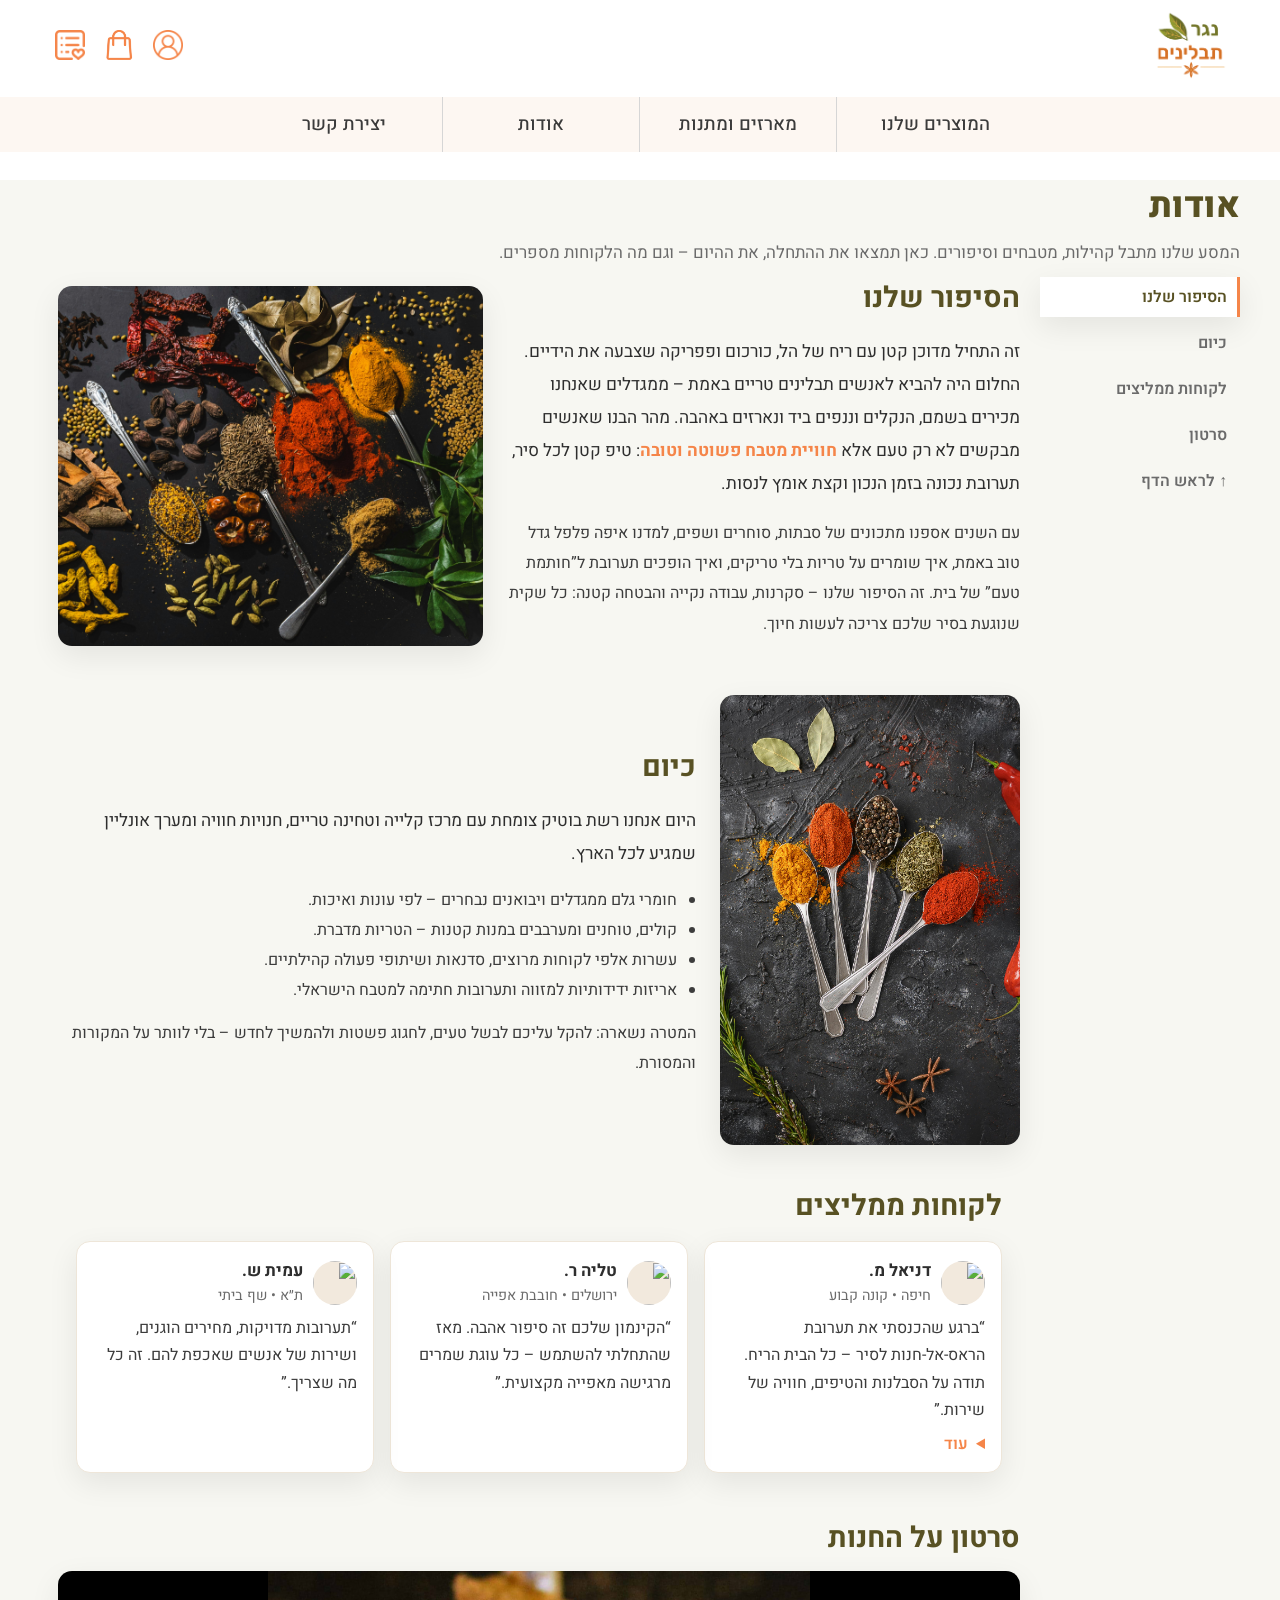
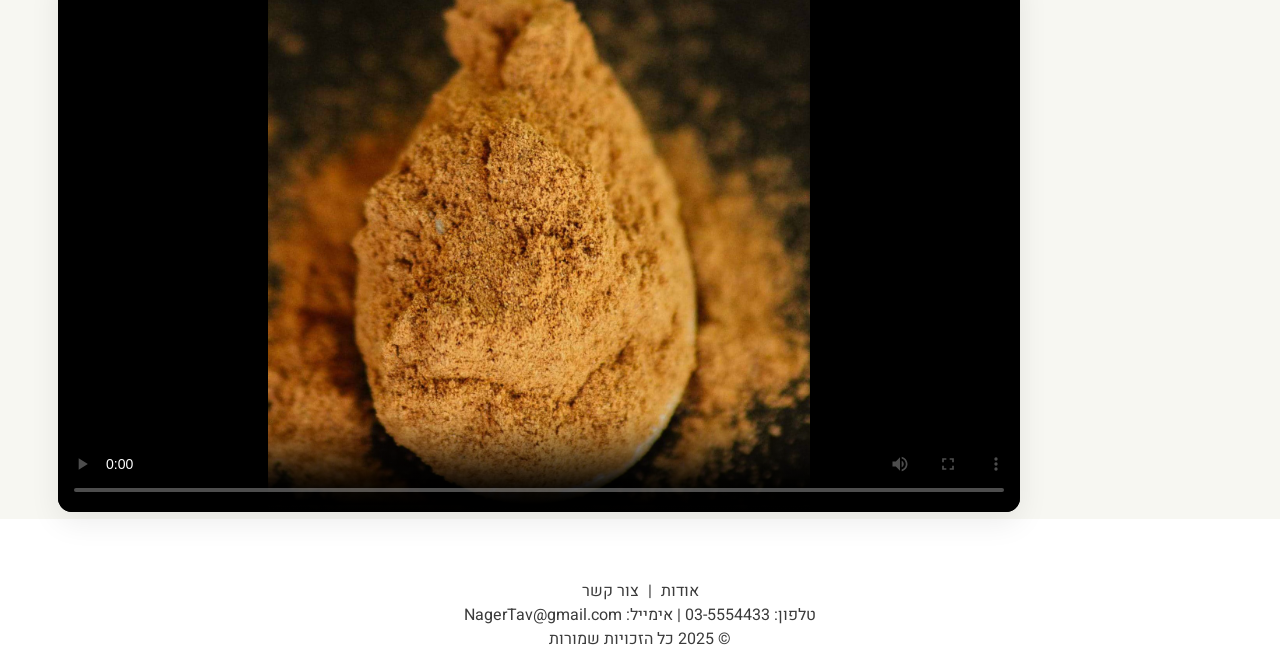
==== html/about_us.html @ 2554ae5c "about_us page, gift_boxes_page" ====
<!DOCTYPE html>
<html lang="he" dir="rtl">
  <head>
    <meta charset="utf-8" />
    <link rel="stylesheet" href="../css/index.css" />
    <link rel="stylesheet" href="../css/about_us.css" />
    <link href="https://fonts.googleapis.com/css2?family=Heebo:wght@400;500;700;800&display=swap" rel="stylesheet">
    <title>נגר תבלינים | אודות</title>
  </head>

  <body id="top">
    <header class="main-header">
      <div class="header-left">
        <a href="index.html"><img src="../media/nagarlogo.png" alt="לוגו נגר תבלינים" class="logo"/></a>
      </div>
      <div class="header-right">
        <img src="../media/user.png" alt="User Icon" class="header-icon"/>
        <img src="../media/shopping-bag.png" alt="Shopping Bag Icon" class="header-icon"/>
        <img src="../media/favourite.png" alt="Favorites Icon" class="header-icon"/>
      </div>
    </header>

    <nav class="main-nav">
      <ul class="nav-list">
        <li class="nav-item"><a href="catalog.html">המוצרים שלנו</a></li>
        <li class="nav-item"><a href="gift_boxes.html">מארזים ומתנות</a></li>
        <li class="nav-item"><a class="active" href="about_us.html">אודות</a></li>
        <li class="nav-item"><a href="contact.html">יצירת קשר</a></li>
      </ul>
    </nav>

    <main class="about">
      <!-- כותרת עמוד -->
      <section class="hero">
        <h1>אודות</h1>
        <p>המסע שלנו מתבל קהילות, מטבחים וסיפורים. כאן תמצאו את ההתחלה, את ההיום – וגם מה הלקוחות מספרים.</p>
      </section>

      <!-- פריסת שני טורים: התוכן (משמאל) + סרגל תוכן העניינים (מימין).
           בדום התוכן מופיע קודם כדי שנוכל להדגיש קישור לפי :target בעזרת ~ -->
      <div class="about-grid">
        <!-- תוכן -->
        <div class="content">
          <!-- הסיפור שלנו -->
          <section id="story" class="split split-right">
            <div class="text">
              <h2>הסיפור שלנו</h2>
              <p class="lead">
                זה התחיל מדוכן קטן עם ריח של הל, כורכום ופפריקה שצבעה את הידיים. החלום היה להביא לאנשים
                תבלינים טריים באמת – ממגדלים שאנחנו מכירים בשמם, הנקלים וננפים ביד ונארזים באהבה. מהר הבנו
                שאנשים מבקשים לא רק טעם אלא <strong>חוויית מטבח פשוטה וטובה</strong>: טיפ קטן לכל סיר, תערובת
                נכונה בזמן הנכון וקצת אומץ לנסות.
              </p>
              <p>
                עם השנים אספנו מתכונים של סבתות, סוחרים ושפים, למדנו איפה פלפל גדל טוב באמת, איך שומרים על טריות
                בלי טריקים, ואיך הופכים תערובת ל”חותמת טעם” של בית. זה הסיפור שלנו – סקרנות, עבודה נקייה
                והבטחה קטנה: כל שקית שנוגעת בסיר שלכם צריכה לעשות חיוך.
              </p>
            </div>
            <div class="media">
              <img src="../media/aboutus_1.jpg" alt="תבלינים צבעוניים">
            </div>
          </section>

          <!-- כיום -->
          <section id="today" class="split split-left">
            <div class="media">
              <img src="../media/aboutus_2.jpg" alt="מדפים מלאים תבלינים">
            </div>
            <div class="text">
              <h2>כיום</h2>
              <p class="lead">
                היום אנחנו רשת בוטיק צומחת עם מרכז קלייה וטחינה טריים, חנויות חוויה ומערך אונליין שמגיע לכל הארץ.
              </p>
              <ul class="bullets">
                <li>חומרי גלם ממגדלים ויבואנים נבחרים – לפי עונות ואיכות.</li>
                <li>קולים, טוחנים ומערבבים במנות קטנות – הטריות מדברת.</li>
                <li>עשרות אלפי לקוחות מרוצים, סדנאות ושיתופי פעולה קהילתיים.</li>
                <li>אריזות ידידותיות למזווה ותערובות חתימה למטבח הישראלי.</li>
              </ul>
              <p>
                המטרה נשארה: להקל עליכם לבשל טעים, לחגוג פשטות ולהמשיך לחדש – בלי לוותר על המקורות והמסורת.
              </p>
            </div>
        </section>

                <!-- לקוחות ממליצים -->
        <section id="testimonials" class="testimonials">
            <h2>לקוחות ממליצים</h2>

            <div class="cards">
            <article class="tcard">
                <div class="tcard-head">
                <img src="../media/avatar1.png" alt="" class="avatar" />
                <div>
                    <h3>דניאל מ.</h3>
                    <span class="meta">חיפה • קונה קבוע</span>
                </div>
                </div>
                <p>
                “ברגע שהכנסתי את תערובת הראס-אל-חנות לסיר – כל הבית הריח. תודה על הסבלנות והטיפים,
                חוויה של שירות.”
                </p>
                <details class="more"><summary>עוד</summary>
                <p>המשלוח הגיע מהר, האריזה איכותית, והכי חשוב – הטעם חד ומדויק. ממליץ מאוד.</p>
                </details>
            </article>

            <article class="tcard">
                <div class="tcard-head">
                <img src="../media/avatar2.png" alt="" class="avatar" />
                <div>
                    <h3>טליה ר.</h3>
                    <span class="meta">ירושלים • חובבת אפייה</span>
                </div>
                </div>
                <p>
                “הקינמון שלכם זה סיפור אהבה. מאז שהתחלתי להשתמש – כל עוגת שמרים מרגישה מאפייה מקצועית.”
                </p>
            </article>

            <article class="tcard">
                <div class="tcard-head">
                <img src="../media/avatar3.png" alt="" class="avatar" />
                <div>
                    <h3>עמית ש.</h3>
                    <span class="meta">ת״א • שף ביתי</span>
                </div>
                </div>
                <p>
                “תערובות מדויקות, מחירים הוגנים, ושירות של אנשים שאכפת להם. זה כל מה שצריך.”
                </p>
            </article>
            </div>
        </section>

          <!-- וידאו -->
          <section id="video" class="video">
            <h2>סרטון על החנות</h2>
            <video controls poster="../media/Cinimon-tacun.jpg">
              <source src="../media/spices.mp4" type="video/mp4">
              הדפדפן שלך אינו תומך בווידאו.
            </video>
          </section>
        </div>

        <!-- סרגל תוכן עניינים (מימין ו-Sticky). ההדגשה נעשית ב-CSS דרך :target -->
        <nav class="toc" aria-label="תוכן עניינים">
          <a href="#story">הסיפור שלנו</a>
          <a href="#today">כיום</a>
          <a href="#testimonials">לקוחות ממליצים</a>
          <a href="#video">סרטון</a>
          <a class="top-link" href="#top" aria-label="חזרה לראש הדף">↑ לראש הדף</a>
        </nav>
      </div>
    </main>

    <footer class="main-footer">
      <div class="footer-links">
        <a href="about_us.html">אודות</a> |
        <a href="contact.html">צור קשר</a>
      </div>
      <div class="footer-contact">טלפון: 03-5554433 | אימייל: NagerTav@gmail.com</div>
      <div class="footer-copy">© 2025 כל הזכויות שמורות</div>
    </footer>
  </body>
</html>
---- css/index.css ----
* {
  box-sizing: border-box;
}

body {
  margin: 0;
  font-family: "Heebo", sans-serif;
  direction: rtl;
}


.main-header {
  display: flex;                 /* Flexbox */
  justify-content: space-between; 
  align-items: center;           
  padding: 10px 40px;
  background-color: #ffffff;
}


.header-right span {
  font-weight: bold;
  color: #585123;
}

.header-icon {
  height: 30px;
  width: auto;
  margin-left: 15px;
}


.logo {
  height: 70px;
  width: auto;
}


/* NAVBAR */
.main-nav {
  background-color: #fdf7f2;    
}

.nav-list {
  list-style: none; /*remove default bullets*/
  margin: 0;/*remove spaces around the list*/
  padding: 0 60px;
  display: flex;
  justify-content: center;            
  align-items: center;
}

.nav-item {
  padding: 14px 24px;
  width: 17%;
  font-size: 1.15rem;
  text-align: center;  
}

/* Add border to the right of each nav item except the last one */
.nav-item + .nav-item {
  border-right: 1px solid #d6d6d6;   
}


.nav-item a {
  text-decoration: none;
  color: #3b3b3b;
  font-weight: 500;
}


.nav-item a:hover {
  color: #f58549;
}


#home_page_background {
  width: 100%;
  height: auto;
  display: block;
}

.info-section {
  display: flex;
  justify-content: center;
  align-items: stretch;
  gap: 20px;
  background-color: #8E982F; 
  padding: 40px 60px;
  color: #000;
  text-align: center;
}

.info-box {
  flex: 1;
  background-color: #8E982F;
  border-radius: 10px;
  padding: 30px 20px;
  transition: transform 0.3s ease;
}

.info-box:hover {
  transform: translateY(-5px);
  box-shadow: 0 4px 8px rgba(0, 0, 0, 0.3);
}

.info-box h3 {
  color: #000;
  font-size: 2rem;
  margin-bottom: 0px;
  margin-top: 0px;
}

.info-box p {
  font-size: 1.45rem;
  margin-top: 5px;

}

.info-icons {
  width: 35%;
  height: auto;
}

/* Deals */
.deals-section {
  background-color: #f7f7f2; 
  padding: 40px 20px;        
  text-align: center;         
}

/* Section heading */
.deals-section h2 {
  font-size: 2.5rem;
  color: #585123;
  margin-bottom: 50px;        
}

/* Container for deal boxes */
.deals-container {
  display: flex;               
  justify-content: center;    
  gap: 20px;                   
  flex-wrap: wrap;            
}


.deal-box {
  background-color: #ffffff;   
  border-radius: 10px;         
  padding: 20px 15px;         
  width: 300px; 
  height: 430px;               
  box-shadow: 0 4px 8px rgba(0,0,0,0.1); 
  transition: transform 0.3s ease;        
}


.deal-box:hover {
  transform: translateY(-5px); 
  box-shadow: 0 6px 12px rgba(0,0,0,0.2); 
}


.deal-box h3 {
  font-size: 1.8rem;
  color: #3b3b3b;
  margin-bottom: 0px;
}


.deal-box .price {
  font-size: 1.3rem;
  font-weight: bold;
  color: #f58549;
  margin-top: 5px;  
}


/*footer*/
.main-footer {
  text-align: center;     
  padding: 20px 0;         
  font-size: 1rem;       
  color: #3b3b3b;         
}

.main-footer a {
  text-decoration: none;
  color: #3b3b3b;
  margin: 0 5px;           
}

.main-footer a:hover {
  color: #f58549;        
}

s {
  color: #d7c7a9;
}

.gray {
  color: #d7c7a9;
}

.spices-img {
  width: 100%;           /*fill the card */
  height: auto;          /* maintain aspect ratio */
  border-radius: 6px;    /* harmony with the box */
  display: block;        /* remove gaps below the image */
  margin-bottom: 10px;   /* small gap below the image */
}
---- css/about_us.css ----
/* ===== בסיס עיצוב ===== */
:root{
  --ink:#2e2e2e;
  --muted:#6b6b6b;
  --panel:#ffffff;
  --bg:#f7f7f2;
  --accent:#585123;   /* כותרות */
  --accent2:#f58549;  /* הדגשות */
  --shadow:0 10px 30px rgba(0,0,0,.08);
}
html{ scroll-behavior:smooth; }
.about{ background:var(--bg); }

/* כותרת עמוד */
.hero{
  max-width:1100px;
  margin:28px auto 8px;
  padding:0 18px;
  text-align:right;
}
.hero h1{
  color:var(--accent);
  font-size:2.2rem;
  margin:0 0 8px;
  font-weight:800;
}
.hero p{
  color:var(--muted);
  margin:0;
  font-size:1.05rem;
}

/* ===== פריסת שני טורים: תוכן + סרגל ימין ===== */
/* ===== פריסת שני טורים: סרגל ימין + תוכן ===== */
.about-grid{
  max-width:1100px;
  margin:12px auto 40px;
  padding:0 18px;
  display:grid;
  grid-template-columns: 240px 1fr; /* עכשיו סרגל מימין */
  grid-template-areas: "toc content";
  gap:28px;
  align-items:start;
}
.toc{ grid-area: toc; }
.content{ grid-area: content; }


/* סרגל צד ימין – נקי, ללא עיגולים */
.toc{
  position:sticky;
  top:84px;                 /* התאימי לגובה ההדר שלך */
  align-self:start;
  display:flex;
  flex-direction:column;
  gap:6px;
}
.toc a{
  display:block;
  padding:10px 12px;
  border-right:3px solid transparent; /* RTL פס הדגשה */
  color:#6b6b6b;
  text-decoration:none;
  font-weight:600;
}
.toc a:hover{ color:#3b3b3b; }

/* === הדגשת סעיף פעיל באמצעות :target וללא JS === */
/* כשיש עוגן פעיל – הדגש את הקישור המתאים */
#story:target ~ .toc a[href="#story"],
#today:target ~ .toc a[href="#today"],
#testimonials:target ~ .toc a[href="#testimonials"],
#video:target ~ .toc a[href="#video"]{
  color:var(--accent);
  border-right-color:var(--accent2);
  background:#fff;
  box-shadow:var(--shadow);
}

/* מצב פתיחה (כשאין #target) – הדגש את הראשון כברירת מחדל */
.about-grid:not(:has(:target)) .toc a[href="#story"]{
  color:var(--accent);
  border-right-color:var(--accent2);
  background:#fff;
  box-shadow:var(--shadow);
}

/* שמירת הכותרת גלויה בכל קפיצה לעוגן */
section[id]{ scroll-margin-top: 100px; }

/* ===== מקטעים מפוצלים – תמונה מול טקסט ===== */
.split{
  margin:0 0 40px;
  display:grid;
  grid-template: 1.15fr 1fr 1fr 1.15fr; /* טקסט מעט רחב יותר */
  gap:24px;
  align-items:center;
}
.split-right .text{ grid-column:1; }
.split-right .media{ grid-column:2; }
.split-left  .media{ grid-column:1; }
.split-left  .text{ grid-column:2; }

.split .text h2{
  color:var(--accent);
  font-size:1.8rem;
  margin:0 0 10px;
}
.split .text .lead{
  font-size:1.08rem;
  color:var(--ink);
  line-height:1.9;
}
.split .text p{ color:#3c3c3c; line-height:1.9; }
.split .text strong{ color:var(--accent2); }

.split-right .media img{
  width:100%;
  height:360px;
  object-fit:cover;
  border-radius:14px;
  box-shadow:var(--shadow);
  display:block;
}

.split-left img{
  width: 300px;
  height:100%;
  object-fit:cover;
  border-radius:14px;
  box-shadow:var(--shadow);
  display:block;
}

.bullets{
  margin:10px 0 0;
  padding:0 1.2em 0 0;
  color:#3c3c3c;
}
.bullets li{ margin:6px 0; }

/* לקוחות ממליצים */
.testimonials{
  max-width:1100px;
  margin:0 auto 44px;
  padding:0 18px;
}
.testimonials h2{
  color:var(--accent);
  font-size:1.8rem;
  margin:0 0 14px;
}
.cards{
  display:grid;
  grid-template-columns: repeat(auto-fit, minmax(260px, 1fr));
  gap:16px;
}
.tcard{
  background:var(--panel);
  border:1px solid #eee6d9;
  border-radius:14px;
  padding:16px;
  box-shadow:var(--shadow);
}
.tcard-head{
  display:flex;
  align-items:center;
  gap:10px;
  margin-bottom:8px;
}
.avatar{
  width:44px; height:44px;
  border-radius:999px;
  object-fit:cover;
  background:#f2e9dd;
}
.tcard h3{ margin:0; color:#2e2e2e; font-size:1.05rem; }
.tcard .meta{ font-size:.9rem; color:var(--muted); }
.tcard p{ margin:0; color:#3b3b3b; line-height:1.7; }
.more summary{
  margin-top:8px;
  cursor:pointer;
  color:var(--accent2);
  font-weight:600;
}

/* ===== וידאו ===== */
.video h2{
  color:var(--accent);
  font-size:1.8rem;
  margin:0 0 12px;
}
.video video, .video iframe{
  width:100%;
  aspect-ratio:16/9;
  background:#000;
  border-radius:14px;
  box-shadow:var(--shadow);
}

/* ===== מובייל ===== */
@media (max-width:900px){
  .about-grid{
    grid-template-columns: 1fr;
    grid-template-areas:
      "toc"
      "content";
    gap:16px;
  }
  .toc{
    position:sticky;
    top:64px;
    flex-direction:row;
    gap:10px;
    padding:8px 0;
    border-top:1px solid #eceae4;
    border-bottom:1px solid #eceae4;
    background:var(--bg);
  }
  .toc a{ border-right:none; border-bottom:3px solid transparent; }
  /* הדגשה במובייל לפי :target */
  #story:target ~ .toc a[href="#story"],
  #today:target ~ .toc a[href="#today"],
  #testimonials:target ~ .toc a[href="#testimonials"],
  #video:target ~ .toc a[href="#video"]{
    border-bottom-color:var(--accent2);
    box-shadow:none;
    background:transparent;
  }
  .split{ grid-template-columns:1fr; }
  .split .media img{ height:240px; }
  .hero h1{ font-size:1.9rem; }
}

/* --- 1) מקרב את הסרגל לצד ימין ומקטין ריווחים --- */
.hero,
.about-grid{
  max-width: 1200px;
}

/* פחות padding מימין – שהסרגל יתקרב לקצה */
.about-grid{
  padding-right: 0;       /* היה 18px */
  padding-left: 18px;
  grid-template-columns: 200px 1fr; /* היה 240px */
  gap: 20px;                          /* היה 28px */
}

/* טקסט הכותרת נשאר מיושר יפה */
.hero{ padding-right: 0; }

/* קצת פחות padding לכל פריט בתוכן העניינים */
.toc a{ padding: 8px 10px; }

/* --- 2) הדגשת סעיף פעיל בלי JS (באמצעות :has) --- */
/* דיפולט: אם אין עוגן בכתובת – מדגישים את הראשון */
.about-grid:not(:has(:target)) .toc a[href="#story"]{
  color: var(--accent);
  border-right-color: var(--accent2);
  background: #fff;
  box-shadow: var(--shadow);
}

/* כשאחד הסקשנים ביעד – הדגש את הקישור המתאים */
.about-grid:has(#story:target) .toc a[href="#story"],
.about-grid:has(#today:target) .toc a[href="#today"],
.about-grid:has(#testimonials:target) .toc a[href="#testimonials"],
.about-grid:has(#video:target) .toc a[href="#video"]{
  color: var(--accent);
  border-right-color: var(--accent2);
  background: #fff;
  box-shadow: var(--shadow);
}

/* שיהיה תמיד מקום לכותרת אחרי קפיצה לעוגן */
section[id]{ scroll-margin-top: 100px; }

/* מובייל – שומר על הדגשה גם בתצורה האופקית */
@media (max-width:900px){
  .about-grid{
    padding-right: 12px;  /* מעט מרווח בצד ימין במסכים צרים */
    gap: 12px;
  }
  .toc a{ padding: 8px 8px; }
  .about-grid:has(#story:target) .toc a[href="#story"],
  .about-grid:has(#today:target) .toc a[href="#today"],
  .about-grid:has(#testimonials:target) .toc a[href="#testimonials"],
  .about-grid:has(#video:target) .toc a[href="#video"]{
    border-bottom-color: var(--accent2);
    box-shadow: none;
    background: transparent;
  }
}
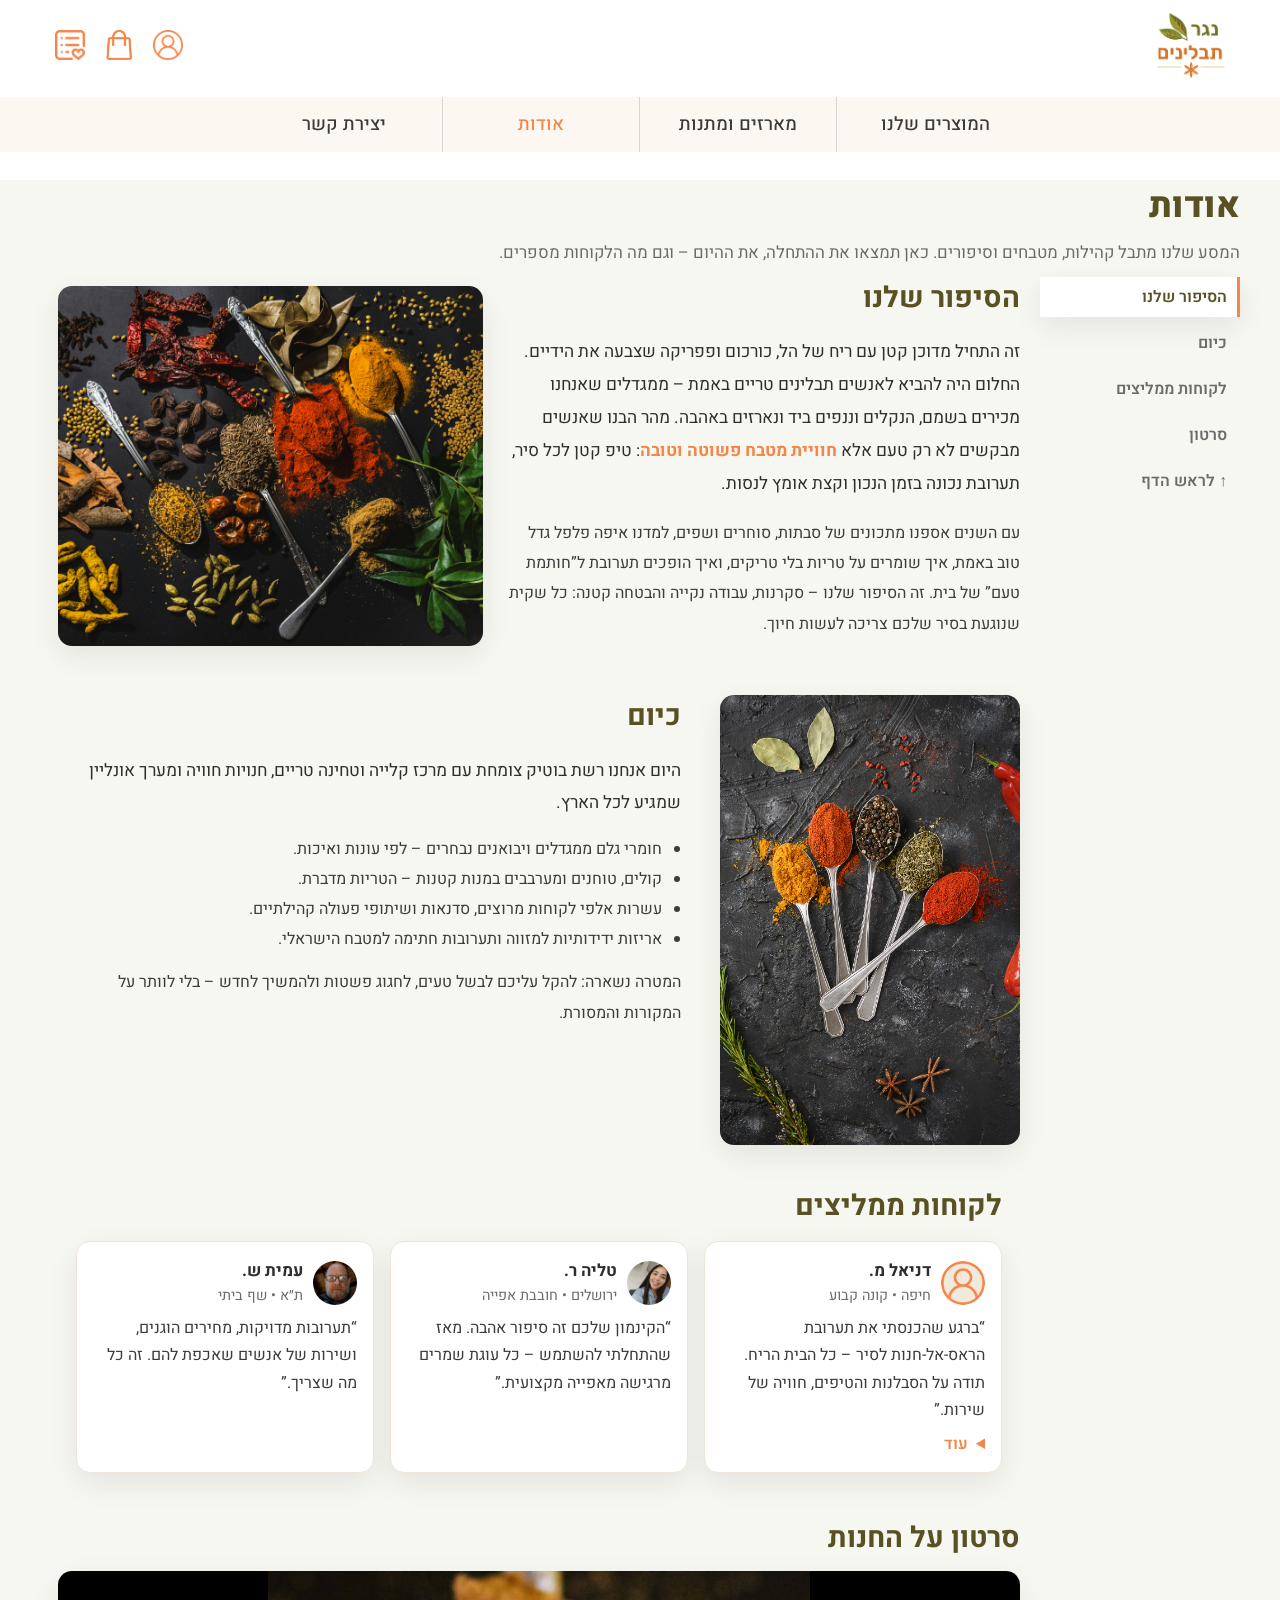
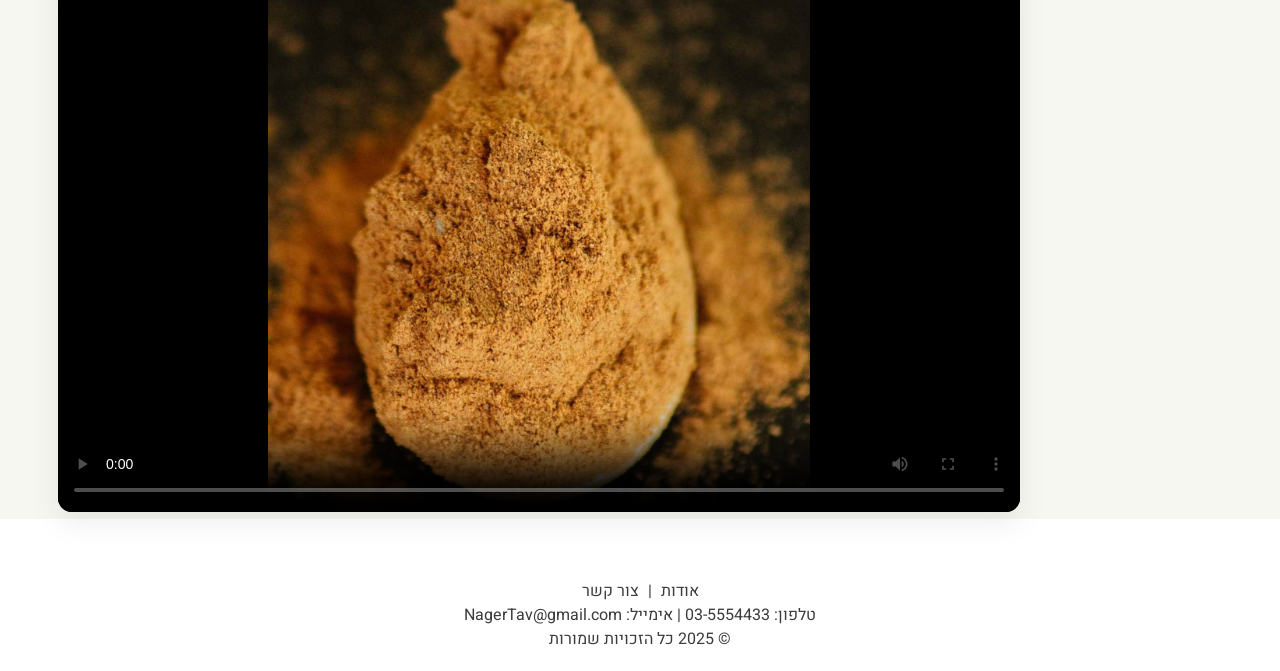
==== commit 84d103ee: "finshing aboutus page" ====
--- a/html/about_us.html
+++ b/html/about_us.html
@@ -24,7 +24,7 @@
       <ul class="nav-list">
         <li class="nav-item"><a href="catalog.html">המוצרים שלנו</a></li>
         <li class="nav-item"><a href="gift_boxes.html">מארזים ומתנות</a></li>
-        <li class="nav-item"><a class="active" href="about_us.html">אודות</a></li>
+        <li class="nav-item" id="cur_page" ><a href="about_us.html">אודות</a></li>
         <li class="nav-item"><a href="contact.html">יצירת קשר</a></li>
       </ul>
     </nav>
@@ -91,7 +91,7 @@
             <div class="cards">
             <article class="tcard">
                 <div class="tcard-head">
-                <img src="../media/avatar1.png" alt="" class="avatar" />
+                <img src="../media/user.png" alt="" class="avatar" />
                 <div>
                     <h3>דניאל מ.</h3>
                     <span class="meta">חיפה • קונה קבוע</span>
@@ -108,7 +108,7 @@
 
             <article class="tcard">
                 <div class="tcard-head">
-                <img src="../media/avatar2.png" alt="" class="avatar" />
+                <img src="../media/aboutus_userpic1.png" alt="" class="avatar" />
                 <div>
                     <h3>טליה ר.</h3>
                     <span class="meta">ירושלים • חובבת אפייה</span>
@@ -121,7 +121,7 @@
 
             <article class="tcard">
                 <div class="tcard-head">
-                <img src="../media/avatar3.png" alt="" class="avatar" />
+                <img src="../media/aboutus_userpic3.png" alt="" class="avatar" />
                 <div>
                     <h3>עמית ש.</h3>
                     <span class="meta">ת״א • שף ביתי</span>
--- a/css/about_us.css
+++ b/css/about_us.css
@@ -1,4 +1,7 @@
 /* ===== בסיס עיצוב ===== */
+#cur_page a {
+  color: #f58549;
+}
 :root{
   --ink:#2e2e2e;
   --muted:#6b6b6b;
@@ -130,6 +133,11 @@
   border-radius:14px;
   box-shadow:var(--shadow);
   display:block;
+  margin-left: 15px;
+}
+
+.split-left .text{
+  align-self: start;
 }
 
 .bullets{
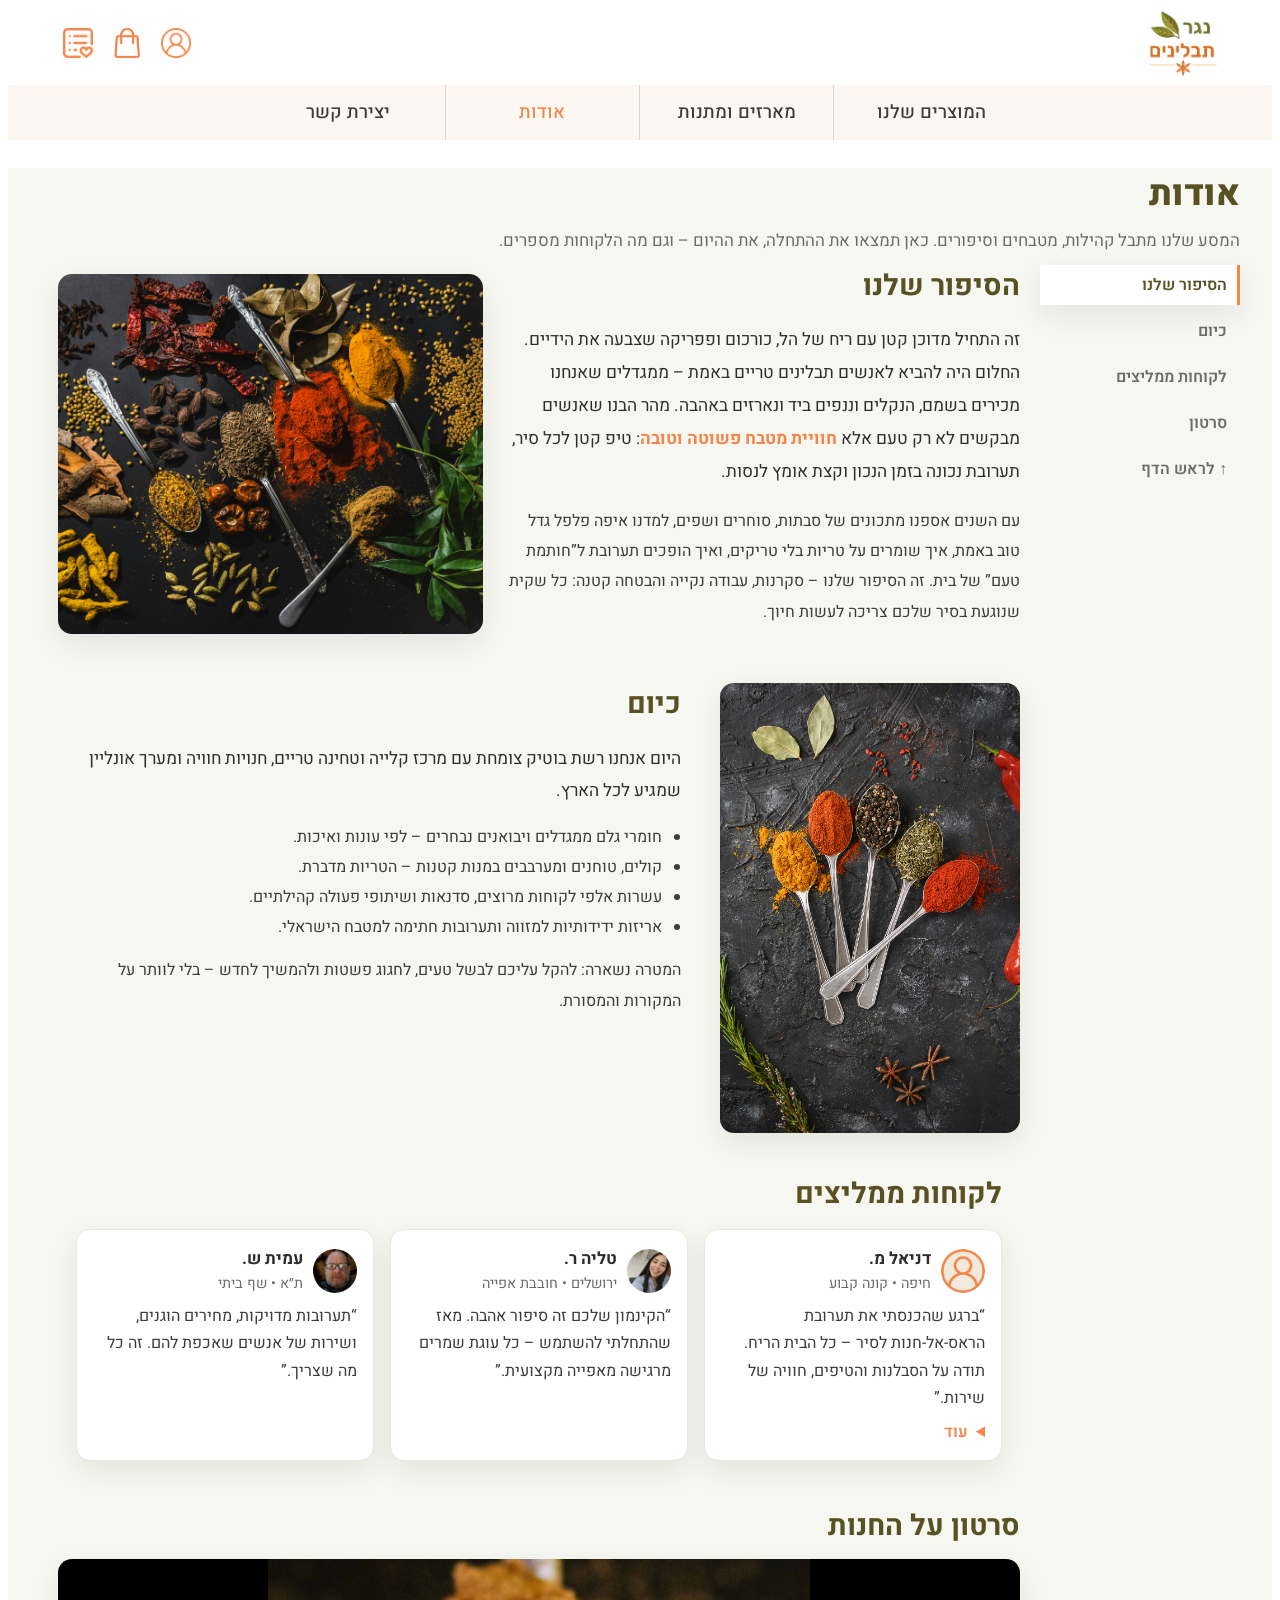
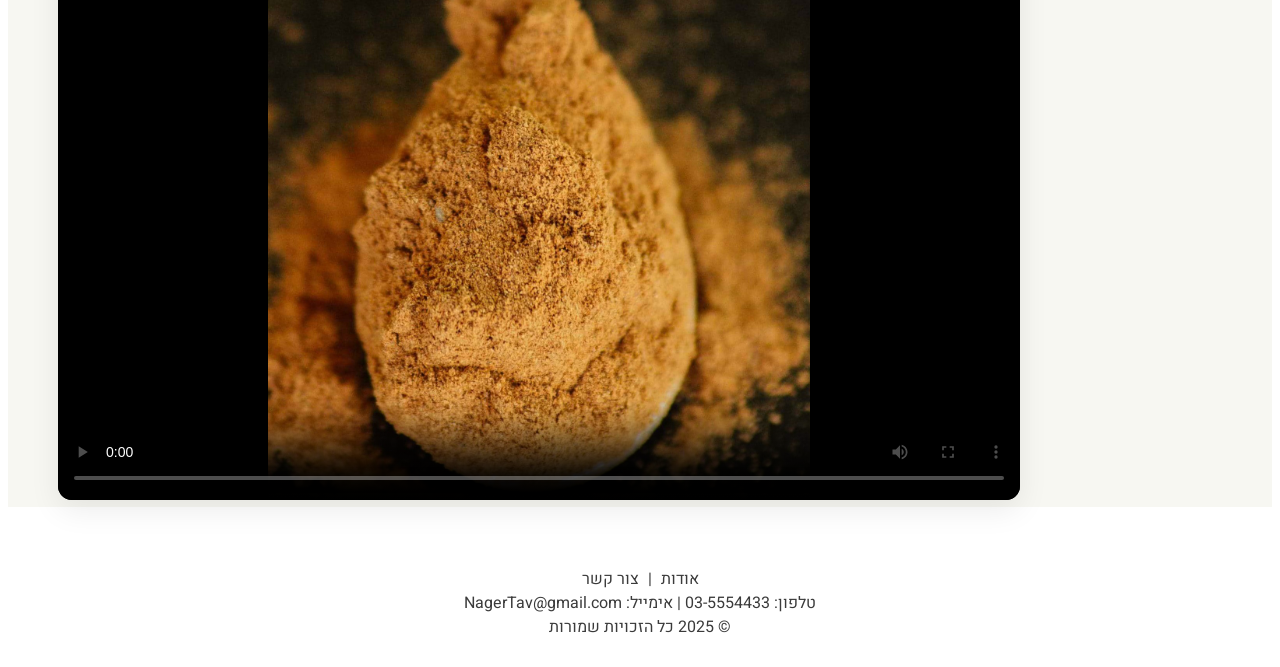
==== commit 69ee34c2: "fixing index, catalog, gift_boxes" ====
--- a/html/about_us.html
+++ b/html/about_us.html
@@ -2,8 +2,9 @@
 <html lang="he" dir="rtl">
   <head>
     <meta charset="utf-8" />
-    <link rel="stylesheet" href="../css/index.css" />
+    <link rel="stylesheet" href="../css/style.css" />
     <link rel="stylesheet" href="../css/about_us.css" />
+    <meta name="viewport" content="width=device-width, initial-scale=1.0">
     <link href="https://fonts.googleapis.com/css2?family=Heebo:wght@400;500;700;800&display=swap" rel="stylesheet">
     <title>נגר תבלינים | אודות</title>
   </head>
@@ -30,7 +31,6 @@
     </nav>
 
     <main class="about">
-      <!-- כותרת עמוד -->
       <section class="hero">
         <h1>אודות</h1>
         <p>המסע שלנו מתבל קהילות, מטבחים וסיפורים. כאן תמצאו את ההתחלה, את ההיום – וגם מה הלקוחות מספרים.</p>
--- a/css/style.css
+++ b/css/style.css
@@ -0,0 +1,125 @@
+* {
+  box-sizing: border-box;
+}
+
+body {
+  font-family: "Heebo", sans-serif;
+  direction: rtl; /* hebrew */
+}
+
+
+.main-header {
+  display: flex;                 /* Flexbox */
+  justify-content: space-between; 
+  align-items: center;           
+  padding: 0px 40px;
+  background-color: #ffffff;
+}
+
+.header-icon {
+  height: 30px;
+  width: auto;
+  margin-left: 15px; /* space between icons */
+}
+
+.logo {
+  height: 70px;
+  width: auto;
+}
+
+/* NAVBAR */
+.main-nav {
+  background-color: #fdf7f2;    
+}
+
+.nav-list {
+  list-style: none; /*remove default bullets*/
+  margin: 0;/*remove spaces around the list*/
+  padding: 0 60px;
+  display: flex;
+  justify-content: center;            
+  align-items: center;
+}
+
+.nav-item {
+  padding: 14px 24px;
+  width: 17%;
+  font-size: 1.15rem;
+  text-align: center;  
+}
+
+/* Add border to the right of each nav item except the last one */
+.nav-item + .nav-item {
+  border-right: 1px solid #d6d6d6;   
+}
+
+.nav-item a { /* override default link styles */
+  text-decoration: none;
+  color: #3b3b3b;
+  font-weight: 500;
+}
+
+.nav-item a:hover {
+  color: #f58549;
+}
+
+
+
+
+/*footer*/
+.main-footer {
+  text-align: center;     
+  padding: 20px 0;         
+  font-size: 1rem;       
+  color: #3b3b3b;         
+}
+
+.main-footer a {
+  text-decoration: none;
+  color: #3b3b3b;
+  margin: 0 5px;           
+}
+
+.main-footer a:hover {
+  color: #f58549;        
+}
+
+
+/* ===== Responsive Navbar ===== */
+/* for tablets and small screens */
+@media (max-width: 800px) {
+
+  .nav-list {
+    flex-direction: column;     
+    padding: 0;
+  }
+
+  .nav-item {
+    width: 100%;                
+    padding: 12px 0;
+    border-bottom: 1px solid #d6d6d6;  
+    font-size: 1.05rem;
+  }
+
+  /* remove border to the right of each nav item except the last one */
+  .nav-item + .nav-item {
+    border-right: none  
+  }
+
+}
+
+/* for mobile phones */
+@media (max-width: 480px) {
+  .nav-item {
+    padding: 10px 0;
+  }
+
+  .header-icon {
+    height: 24px;
+    margin-left: 10px;
+  }
+
+  .logo {
+    height: 50px;
+  }
+}
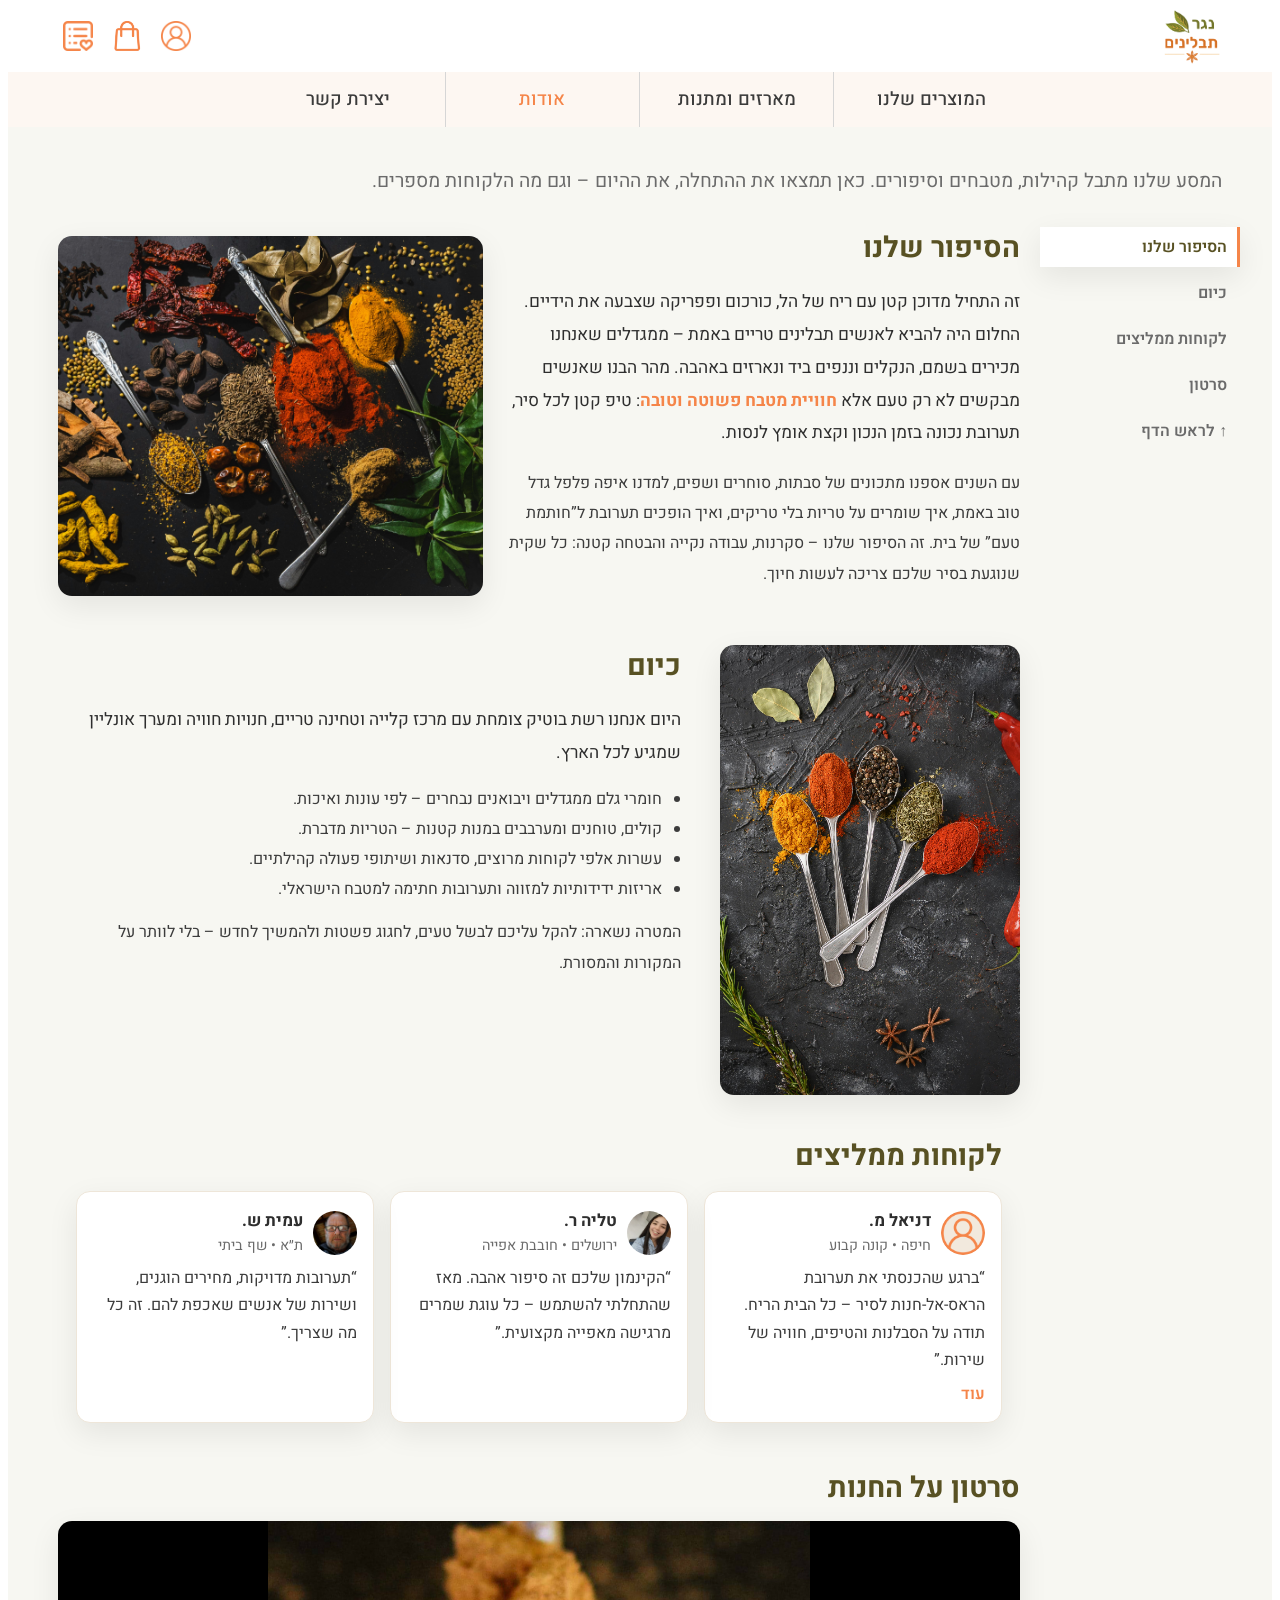
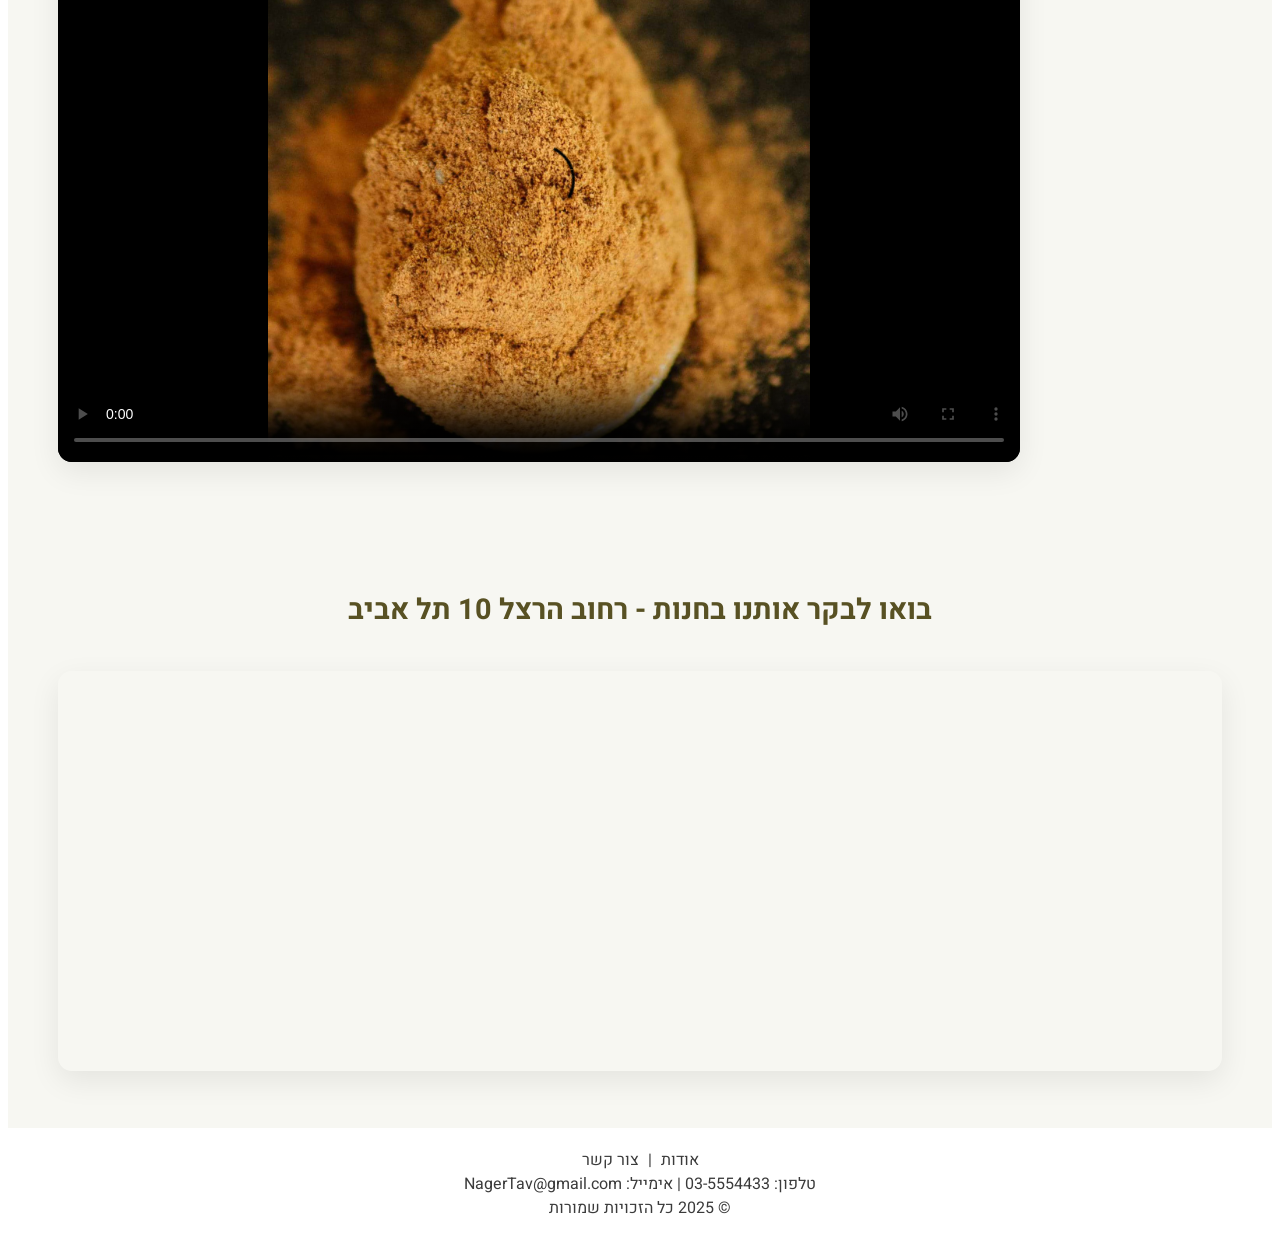
==== commit d39a8529: "colors, map and finishs" ====
--- a/html/about_us.html
+++ b/html/about_us.html
@@ -2,9 +2,11 @@
 <html lang="he" dir="rtl">
   <head>
     <meta charset="utf-8" />
+
     <link rel="stylesheet" href="../css/style.css" />
     <link rel="stylesheet" href="../css/about_us.css" />
     <meta name="viewport" content="width=device-width, initial-scale=1.0">
+    <!-- Google font -->
     <link href="https://fonts.googleapis.com/css2?family=Heebo:wght@400;500;700;800&display=swap" rel="stylesheet">
     <title>נגר תבלינים | אודות</title>
   </head>
@@ -12,8 +14,11 @@
   <body id="top">
     <header class="main-header">
       <div class="header-left">
-        <a href="index.html"><img src="../media/nagarlogo.png" alt="לוגו נגר תבלינים" class="logo"/></a>
+        <a href="index.html">
+          <embed src="../media/nagarlogo.png" type="image/png" class="logo-embed" />
+        </a>
       </div>
+
       <div class="header-right">
         <img src="../media/user.png" alt="User Icon" class="header-icon"/>
         <img src="../media/shopping-bag.png" alt="Shopping Bag Icon" class="header-icon"/>
@@ -31,17 +36,16 @@
     </nav>
 
     <main class="about">
-      <section class="hero">
-        <h1>אודות</h1>
+      <!-- Page-intro intro text -->
+      <section class="page-intro">
         <p>המסע שלנו מתבל קהילות, מטבחים וסיפורים. כאן תמצאו את ההתחלה, את ההיום – וגם מה הלקוחות מספרים.</p>
       </section>
 
-      <!-- פריסת שני טורים: התוכן (משמאל) + סרגל תוכן העניינים (מימין).
-           בדום התוכן מופיע קודם כדי שנוכל להדגיש קישור לפי :target בעזרת ~ -->
+      <!-- Two-column layout: content (left) + sticky table of contents (right) -->
       <div class="about-grid">
-        <!-- תוכן -->
+        <!-- Main content column -->
         <div class="content">
-          <!-- הסיפור שלנו -->
+          <!-- Our Story section -->
           <section id="story" class="split split-right">
             <div class="text">
               <h2>הסיפור שלנו</h2>
@@ -62,7 +66,7 @@
             </div>
           </section>
 
-          <!-- כיום -->
+          <!-- Today section -->
           <section id="today" class="split split-left">
             <div class="media">
               <img src="../media/aboutus_2.jpg" alt="מדפים מלאים תבלינים">
@@ -84,59 +88,64 @@
             </div>
         </section>
 
-                <!-- לקוחות ממליצים -->
-        <section id="testimonials" class="testimonials">
-            <h2>לקוחות ממליצים</h2>
+        <!-- Customers section -->
+        <section id="customers" class="customers">
+          <h2>לקוחות ממליצים</h2>
 
-            <div class="cards">
-            <article class="tcard">
+          <!-- Customer cards -->
+          <div class="cards">
+              <article class="tcard">
                 <div class="tcard-head">
-                <img src="../media/user.png" alt="" class="avatar" />
-                <div>
-                    <h3>דניאל מ.</h3>
-                    <span class="meta">חיפה • קונה קבוע</span>
-                </div>
+                    <img src="../media/user.png" alt="" class="avatar" />
+                    <div>
+                        <h3>דניאל מ.</h3>
+                        <span class="meta">חיפה • קונה קבוע</span>
+                    </div>
                 </div>
                 <p>
                 “ברגע שהכנסתי את תערובת הראס-אל-חנות לסיר – כל הבית הריח. תודה על הסבלנות והטיפים,
                 חוויה של שירות.”
                 </p>
-                <details class="more"><summary>עוד</summary>
-                <p>המשלוח הגיע מהר, האריזה איכותית, והכי חשוב – הטעם חד ומדויק. ממליץ מאוד.</p>
-                </details>
-            </article>
 
-            <article class="tcard">
-                <div class="tcard-head">
-                <img src="../media/aboutus_userpic1.png" alt="" class="avatar" />
-                <div>
-                    <h3>טליה ר.</h3>
-                    <span class="meta">ירושלים • חובבת אפייה</span>
-                </div>
-                </div>
-                <p>
-                “הקינמון שלכם זה סיפור אהבה. מאז שהתחלתי להשתמש – כל עוגת שמרים מרגישה מאפייה מקצועית.”
+                <!-- Checkbox toggle -->
+                <input type="checkbox" id="more" class="more-toggle" />
+                <label for="more" class="more-label">עוד</label>
+                <p class="more-text">
+                  המשלוח הגיע מהר, האריזה איכותית, והכי חשוב – הטעם חד ומדויק. ממליץ מאוד.
                 </p>
-            </article>
+              </article>
 
-            <article class="tcard">
-                <div class="tcard-head">
-                <img src="../media/aboutus_userpic3.png" alt="" class="avatar" />
-                <div>
-                    <h3>עמית ש.</h3>
-                    <span class="meta">ת״א • שף ביתי</span>
-                </div>
-                </div>
-                <p>
-                “תערובות מדויקות, מחירים הוגנים, ושירות של אנשים שאכפת להם. זה כל מה שצריך.”
-                </p>
-            </article>
-            </div>
+              <article class="tcard">
+                  <div class="tcard-head">
+                      <img src="../media/aboutus_userpic1.png" alt="" class="avatar" />
+                      <div>
+                          <h3>טליה ר.</h3>
+                          <span class="meta">ירושלים • חובבת אפייה</span>
+                      </div>
+                  </div>
+                  <p>
+                  “הקינמון שלכם זה סיפור אהבה. מאז שהתחלתי להשתמש – כל עוגת שמרים מרגישה מאפייה מקצועית.”
+                  </p>
+              </article>
+
+              <article class="tcard">
+                  <div class="tcard-head">
+                      <img src="../media/aboutus_userpic3.png" alt="" class="avatar" />
+                      <div>
+                          <h3>עמית ש.</h3>
+                          <span class="meta">ת״א • שף ביתי</span>
+                      </div>
+                  </div>
+                  <p>
+                  “תערובות מדויקות, מחירים הוגנים, ושירות של אנשים שאכפת להם. זה כל מה שצריך.”
+                  </p>
+              </article>
+          </div>
         </section>
 
-          <!-- וידאו -->
-          <section id="video" class="video">
-            <h2>סרטון על החנות</h2>
+        <!-- Store video section -->
+        <section id="video" class="video">
+          <h2>סרטון על החנות</h2>
             <video controls poster="../media/Cinimon-tacun.jpg">
               <source src="../media/spices.mp4" type="video/mp4">
               הדפדפן שלך אינו תומך בווידאו.
@@ -144,7 +153,8 @@
           </section>
         </div>
 
-        <!-- סרגל תוכן עניינים (מימין ו-Sticky). ההדגשה נעשית ב-CSS דרך :target -->
+
+        <!-- Sticky table of contents on the right; highlighting via CSS :target -->
         <nav class="toc" aria-label="תוכן עניינים">
           <a href="#story">הסיפור שלנו</a>
           <a href="#today">כיום</a>
@@ -154,6 +164,15 @@
         </nav>
       </div>
     </main>
+
+    <!-- Google Maps embedded section -->
+    <section class="map-section">
+      <h2>בואו לבקר אותנו בחנות - רחוב הרצל 10 תל אביב</h2>
+      <iframe
+        src="https://www.google.com/maps?q=רחוב+הרצל+10,+תל+אביב&hl=iw&z=15&output=embed">
+      </iframe>
+    </section>
+
 
     <footer class="main-footer">
       <div class="footer-links">
--- a/css/style.css
+++ b/css/style.css
@@ -7,9 +7,8 @@
   direction: rtl; /* hebrew */
 }
 
-
 .main-header {
-  display: flex;                 /* Flexbox */
+  display: flex;               
   justify-content: space-between; 
   align-items: center;           
   padding: 0px 40px;
@@ -22,9 +21,9 @@
   margin-left: 15px; /* space between icons */
 }
 
-.logo {
-  height: 70px;
-  width: auto;
+.logo-embed {
+  width: 80px;
+  height: auto;
 }
 
 /* NAVBAR */
--- a/css/about_us.css
+++ b/css/about_us.css
@@ -1,204 +1,235 @@
-/* ===== בסיס עיצוב ===== */
-#cur_page a {
-  color: #f58549;
-}
-:root{
-  --ink:#2e2e2e;
-  --muted:#6b6b6b;
-  --panel:#ffffff;
-  --bg:#f7f7f2;
-  --accent:#585123;   /* כותרות */
-  --accent2:#f58549;  /* הדגשות */
-  --shadow:0 10px 30px rgba(0,0,0,.08);
-}
-html{ scroll-behavior:smooth; }
-.about{ background:var(--bg); }
-
-/* כותרת עמוד */
-.hero{
-  max-width:1100px;
-  margin:28px auto 8px;
-  padding:0 18px;
+/* Base design setup */
+:root {
+  --maintext_color: #2e2e2e;   /* Main text color */
+  --muted_color: #6b6b6b;      /* Secondary or muted text color */
+  --customer_card_color: #ffffff;  /* Color for cards */
+  --page_color:  #f7f7f2;       /* General page background color */
+  --titles_color: #585123;     /* titles */
+  --special_color: #f58549;    /* highlights, buttons, arrows */
+  --shadow: 0 10px 30px rgba(0,0,0,.08);  /* Light box shadow for panels/cards */
+}
+
+html { scroll-behavior:smooth; }   /* Smooth scrolling by clicking on a tag */
+
+.about{ 
+  background:var(--page_color);
+  margin:0;
+  padding: 0 0 30px 0; 
+}
+
+#cur_page a{ 
+  color: var(--special_color);
+}
+
+/* Page title section */
+.page-intro {
+  max-width:1200px;
+  margin: 0 auto 8px;      
+  padding: 40px 18px 20px;  
   text-align:right;
-}
-.hero h1{
-  color:var(--accent);
-  font-size:2.2rem;
-  margin:0 0 8px;
-  font-weight:800;
-}
-.hero p{
-  color:var(--muted);
+  color:var(--muted_color);
+}
+
+.page-intro p {
   margin:0;
-  font-size:1.05rem;
-}
-
-/* ===== פריסת שני טורים: תוכן + סרגל ימין ===== */
-/* ===== פריסת שני טורים: סרגל ימין + תוכן ===== */
-.about-grid{
-  max-width:1100px;
+  font-size:1.2rem;
+}
+
+/* Two-column layout: content + right sidebar */
+.about-grid {
+  max-width:1200px;
   margin:12px auto 40px;
-  padding:0 18px;
+  padding-left:18px;
+  padding-right:0;
   display:grid;
-  grid-template-columns: 240px 1fr; /* עכשיו סרגל מימין */
-  grid-template-areas: "toc content";
-  gap:28px;
+  grid-template-columns:200px 1fr; /* right sidebar */
+  grid-template-areas:"toc content";
+  gap:20px;
   align-items:start;
 }
-.toc{ grid-area: toc; }
-.content{ grid-area: content; }
-
-
-/* סרגל צד ימין – נקי, ללא עיגולים */
-.toc{
+.toc { grid-area: toc; }
+.content { grid-area: content; }
+
+/* Sticky right sidebar */
+.toc {
   position:sticky;
-  top:84px;                 /* התאימי לגובה ההדר שלך */
-  align-self:start;
+  top:84px;
   display:flex;
   flex-direction:column;
   gap:6px;
 }
-.toc a{
+.toc a {
   display:block;
-  padding:10px 12px;
-  border-right:3px solid transparent; /* RTL פס הדגשה */
+  padding:8px 10px;
+  border-right:3px solid transparent; /* RTL highlight bar */
   color:#6b6b6b;
   text-decoration:none;
   font-weight:600;
 }
-.toc a:hover{ color:#3b3b3b; }
-
-/* === הדגשת סעיף פעיל באמצעות :target וללא JS === */
-/* כשיש עוגן פעיל – הדגש את הקישור המתאים */
-#story:target ~ .toc a[href="#story"],
-#today:target ~ .toc a[href="#today"],
-#testimonials:target ~ .toc a[href="#testimonials"],
-#video:target ~ .toc a[href="#video"]{
-  color:var(--accent);
-  border-right-color:var(--accent2);
-  background:#fff;
-  box-shadow:var(--shadow);
-}
-
-/* מצב פתיחה (כשאין #target) – הדגש את הראשון כברירת מחדל */
-.about-grid:not(:has(:target)) .toc a[href="#story"]{
-  color:var(--accent);
-  border-right-color:var(--accent2);
-  background:#fff;
-  box-shadow:var(--shadow);
-}
-
-/* שמירת הכותרת גלויה בכל קפיצה לעוגן */
-section[id]{ scroll-margin-top: 100px; }
-
-/* ===== מקטעים מפוצלים – תמונה מול טקסט ===== */
-.split{
+.toc a:hover { color:#3b3b3b; }
+
+/* Highlight active section using :has (no JS)  */
+.about-grid:not(:has(:target)) .toc a[href="#story"],
+.about-grid:has(#story:target) .toc a[href="#story"],
+.about-grid:has(#today:target) .toc a[href="#today"],
+.about-grid:has(#video:target) .toc a[href="#video"] {
+  color: var(--titles_color);
+  border-right-color: var(--special_color);
+  background: #fff;
+  box-shadow: var(--shadow);
+}
+
+/* Keep section title visible after jump */
+section[id] { scroll-margin-top: 100px; }
+
+/* Split layout: image + text */
+.split {
   margin:0 0 40px;
   display:grid;
-  grid-template: 1.15fr 1fr 1fr 1.15fr; /* טקסט מעט רחב יותר */
+  grid-template: 1.15fr 1fr 1fr 1.15fr;
   gap:24px;
   align-items:center;
 }
-.split-right .text{ grid-column:1; }
-.split-right .media{ grid-column:2; }
-.split-left  .media{ grid-column:1; }
-.split-left  .text{ grid-column:2; }
-
-.split .text h2{
-  color:var(--accent);
+.split-right .text { grid-column:1; }
+.split-right .media { grid-column:2; }
+.split-left  .media { grid-column:1; }
+.split-left  .text  { grid-column:2; }
+
+.split .text h2 {
+  color:var(--titles_color);
   font-size:1.8rem;
   margin:0 0 10px;
 }
-.split .text .lead{
+.split .text .lead {
   font-size:1.08rem;
-  color:var(--ink);
+  color:var(--maintext_color);
   line-height:1.9;
 }
-.split .text p{ color:#3c3c3c; line-height:1.9; }
-.split .text strong{ color:var(--accent2); }
-
-.split-right .media img{
+.split .text p { color:#3c3c3c; line-height:1.9; }
+.split .text strong { color:var(--special_color); }
+
+/* Images inside split sections */
+.split-right .media img,
+.split-left img {
   width:100%;
-  height:360px;
   object-fit:cover;
   border-radius:14px;
   box-shadow:var(--shadow);
   display:block;
 }
-
-.split-left img{
-  width: 300px;
+.split-right .media img { height:360px; }
+.split-left img {
+  width:300px;
   height:100%;
-  object-fit:cover;
-  border-radius:14px;
-  box-shadow:var(--shadow);
-  display:block;
-  margin-left: 15px;
-}
-
-.split-left .text{
-  align-self: start;
-}
-
-.bullets{
+  margin-left:15px;
+}
+.split-left .text { align-self:start; }
+
+/* Bullet list styling */
+.bullets {
   margin:10px 0 0;
   padding:0 1.2em 0 0;
   color:#3c3c3c;
 }
-.bullets li{ margin:6px 0; }
-
-/* לקוחות ממליצים */
-.testimonials{
+.bullets li { margin:6px 0; }
+
+.customers {
   max-width:1100px;
   margin:0 auto 44px;
   padding:0 18px;
 }
-.testimonials h2{
-  color:var(--accent);
+.customers h2 {
+  color:var(--titles_color);
   font-size:1.8rem;
   margin:0 0 14px;
 }
-.cards{
+.cards {
   display:grid;
   grid-template-columns: repeat(auto-fit, minmax(260px, 1fr));
   gap:16px;
 }
-.tcard{
-  background:var(--panel);
+.tcard {
+  background:var(--customer_card_color);
   border:1px solid #eee6d9;
   border-radius:14px;
   padding:16px;
   box-shadow:var(--shadow);
 }
-.tcard-head{
+.tcard-head {
   display:flex;
   align-items:center;
   gap:10px;
   margin-bottom:8px;
 }
-.avatar{
-  width:44px; height:44px;
+.avatar {
+  width:44px;
+  height:44px;
   border-radius:999px;
   object-fit:cover;
   background:#f2e9dd;
 }
-.tcard h3{ margin:0; color:#2e2e2e; font-size:1.05rem; }
-.tcard .meta{ font-size:.9rem; color:var(--muted); }
-.tcard p{ margin:0; color:#3b3b3b; line-height:1.7; }
-.more summary{
-  margin-top:8px;
-  cursor:pointer;
-  color:var(--accent2);
-  font-weight:600;
-}
-
-/* ===== וידאו ===== */
-.video h2{
-  color:var(--accent);
+.tcard h3 { margin:0; color:#2e2e2e; font-size:1.05rem; }
+.tcard .meta { font-size:.9rem; color:var(--muted_color); }
+.tcard p { margin:0; color:#3b3b3b; line-height:1.7; }
+
+
+/* Hide the checkbox */
+.more-toggle {
+  display: none;
+}
+
+/* Style for the "More" button/label */
+.more-label {
+  display: inline-block;
+  margin-top: 8px;
+  cursor: pointer;
+  color: var(--special_color);
+  font-weight: 600;
+}
+
+/* Additional text is hidden by default */
+.more-text {
+  display: none;
+  margin-top: 6px;
+  color: #3b3b3b;
+  line-height: 1.7;
+}
+
+/* Show the text when the checkbox is checked */
+.more-toggle:checked + .more-label + .more-text {
+  display: block;
+}
+
+
+/* Highlight active section using :has (no JS)  */
+.about-grid:not(:has(:target)) .toc a[href="#story"],
+.about-grid:has(#story:target) .toc a[href="#story"],
+.about-grid:has(#today:target) .toc a[href="#today"],
+.about-grid:has(#customers:target) .toc a[href="#customers"],
+.about-grid:has(#video:target) .toc a[href="#video"] {
+  color: var(--titles_color);
+  border-right-color: var(--special_color);
+  background: #fff;
+  box-shadow: var(--shadow);
+}
+
+/* Mobile highlight update */
+.about-grid:has(#story:target) .toc a[href="#story"],
+.about-grid:has(#today:target) .toc a[href="#today"],
+.about-grid:has(#customers:target) .toc a[href="#customers"],
+.about-grid:has(#video:target) .toc a[href="#video"]{
+  border-bottom-color:var(--special_color);
+  box-shadow:none;
+  background:transparent;
+}
+
+/* Video section */
+.video h2 {
+  color:var(--titles_color);
   font-size:1.8rem;
   margin:0 0 12px;
 }
-.video video, .video iframe{
+.video video, .video iframe {
   width:100%;
   aspect-ratio:16/9;
   background:#000;
@@ -206,16 +237,39 @@
   box-shadow:var(--shadow);
 }
 
-/* ===== מובייל ===== */
+/* Map section styling */
+.map-section {
+  max-width: 100%;
+  padding: 50px 50px;
+  text-align: center;
+  background-color: var(--page_color);
+}
+
+.map-section h2 {
+  margin: 0 0 40px 0;
+  font-size: 1.8rem;
+  color: var(--titles_color);
+}
+
+.map-section iframe {
+  width: 100%;
+  height: 400px;
+  border: 0;
+  border-radius: 14px;
+  box-shadow: var(--shadow);
+}
+
+/* Responsive design (mobile) */
 @media (max-width:900px){
-  .about-grid{
-    grid-template-columns: 1fr;
+  .about-grid {
+    grid-template-columns:1fr;
     grid-template-areas:
       "toc"
       "content";
-    gap:16px;
-  }
-  .toc{
+    gap:12px;
+    padding-right:12px;
+  }
+  .toc {
     position:sticky;
     top:64px;
     flex-direction:row;
@@ -223,80 +277,22 @@
     padding:8px 0;
     border-top:1px solid #eceae4;
     border-bottom:1px solid #eceae4;
-    background:var(--bg);
-  }
-  .toc a{ border-right:none; border-bottom:3px solid transparent; }
-  /* הדגשה במובייל לפי :target */
-  #story:target ~ .toc a[href="#story"],
-  #today:target ~ .toc a[href="#today"],
-  #testimonials:target ~ .toc a[href="#testimonials"],
-  #video:target ~ .toc a[href="#video"]{
-    border-bottom-color:var(--accent2);
+    background:var(--page_color);
+  }
+  .toc a {
+    border-right:none;
+    border-bottom:3px solid transparent;
+    padding:8px 8px;
+  }
+  /* Highlight active section in mobile layout */
+  .about-grid:has(#story:target) .toc a[href="#story"],
+  .about-grid:has(#today:target) .toc a[href="#today"],
+  .about-grid:has(#video:target) .toc a[href="#video"]{
+    border-bottom-color:var(--special_color);
     box-shadow:none;
     background:transparent;
   }
-  .split{ grid-template-columns:1fr; }
-  .split .media img{ height:240px; }
-  .hero h1{ font-size:1.9rem; }
-}
-
-/* --- 1) מקרב את הסרגל לצד ימין ומקטין ריווחים --- */
-.hero,
-.about-grid{
-  max-width: 1200px;
-}
-
-/* פחות padding מימין – שהסרגל יתקרב לקצה */
-.about-grid{
-  padding-right: 0;       /* היה 18px */
-  padding-left: 18px;
-  grid-template-columns: 200px 1fr; /* היה 240px */
-  gap: 20px;                          /* היה 28px */
-}
-
-/* טקסט הכותרת נשאר מיושר יפה */
-.hero{ padding-right: 0; }
-
-/* קצת פחות padding לכל פריט בתוכן העניינים */
-.toc a{ padding: 8px 10px; }
-
-/* --- 2) הדגשת סעיף פעיל בלי JS (באמצעות :has) --- */
-/* דיפולט: אם אין עוגן בכתובת – מדגישים את הראשון */
-.about-grid:not(:has(:target)) .toc a[href="#story"]{
-  color: var(--accent);
-  border-right-color: var(--accent2);
-  background: #fff;
-  box-shadow: var(--shadow);
-}
-
-/* כשאחד הסקשנים ביעד – הדגש את הקישור המתאים */
-.about-grid:has(#story:target) .toc a[href="#story"],
-.about-grid:has(#today:target) .toc a[href="#today"],
-.about-grid:has(#testimonials:target) .toc a[href="#testimonials"],
-.about-grid:has(#video:target) .toc a[href="#video"]{
-  color: var(--accent);
-  border-right-color: var(--accent2);
-  background: #fff;
-  box-shadow: var(--shadow);
-}
-
-/* שיהיה תמיד מקום לכותרת אחרי קפיצה לעוגן */
-section[id]{ scroll-margin-top: 100px; }
-
-/* מובייל – שומר על הדגשה גם בתצורה האופקית */
-@media (max-width:900px){
-  .about-grid{
-    padding-right: 12px;  /* מעט מרווח בצד ימין במסכים צרים */
-    gap: 12px;
-  }
-  .toc a{ padding: 8px 8px; }
-  .about-grid:has(#story:target) .toc a[href="#story"],
-  .about-grid:has(#today:target) .toc a[href="#today"],
-  .about-grid:has(#testimonials:target) .toc a[href="#testimonials"],
-  .about-grid:has(#video:target) .toc a[href="#video"]{
-    border-bottom-color: var(--accent2);
-    box-shadow: none;
-    background: transparent;
-  }
-}
-
+  .split { grid-template-columns:1fr; }
+  .split .media img { height:240px; }
+  .page-intro h1 { font-size:1.9rem; }
+}
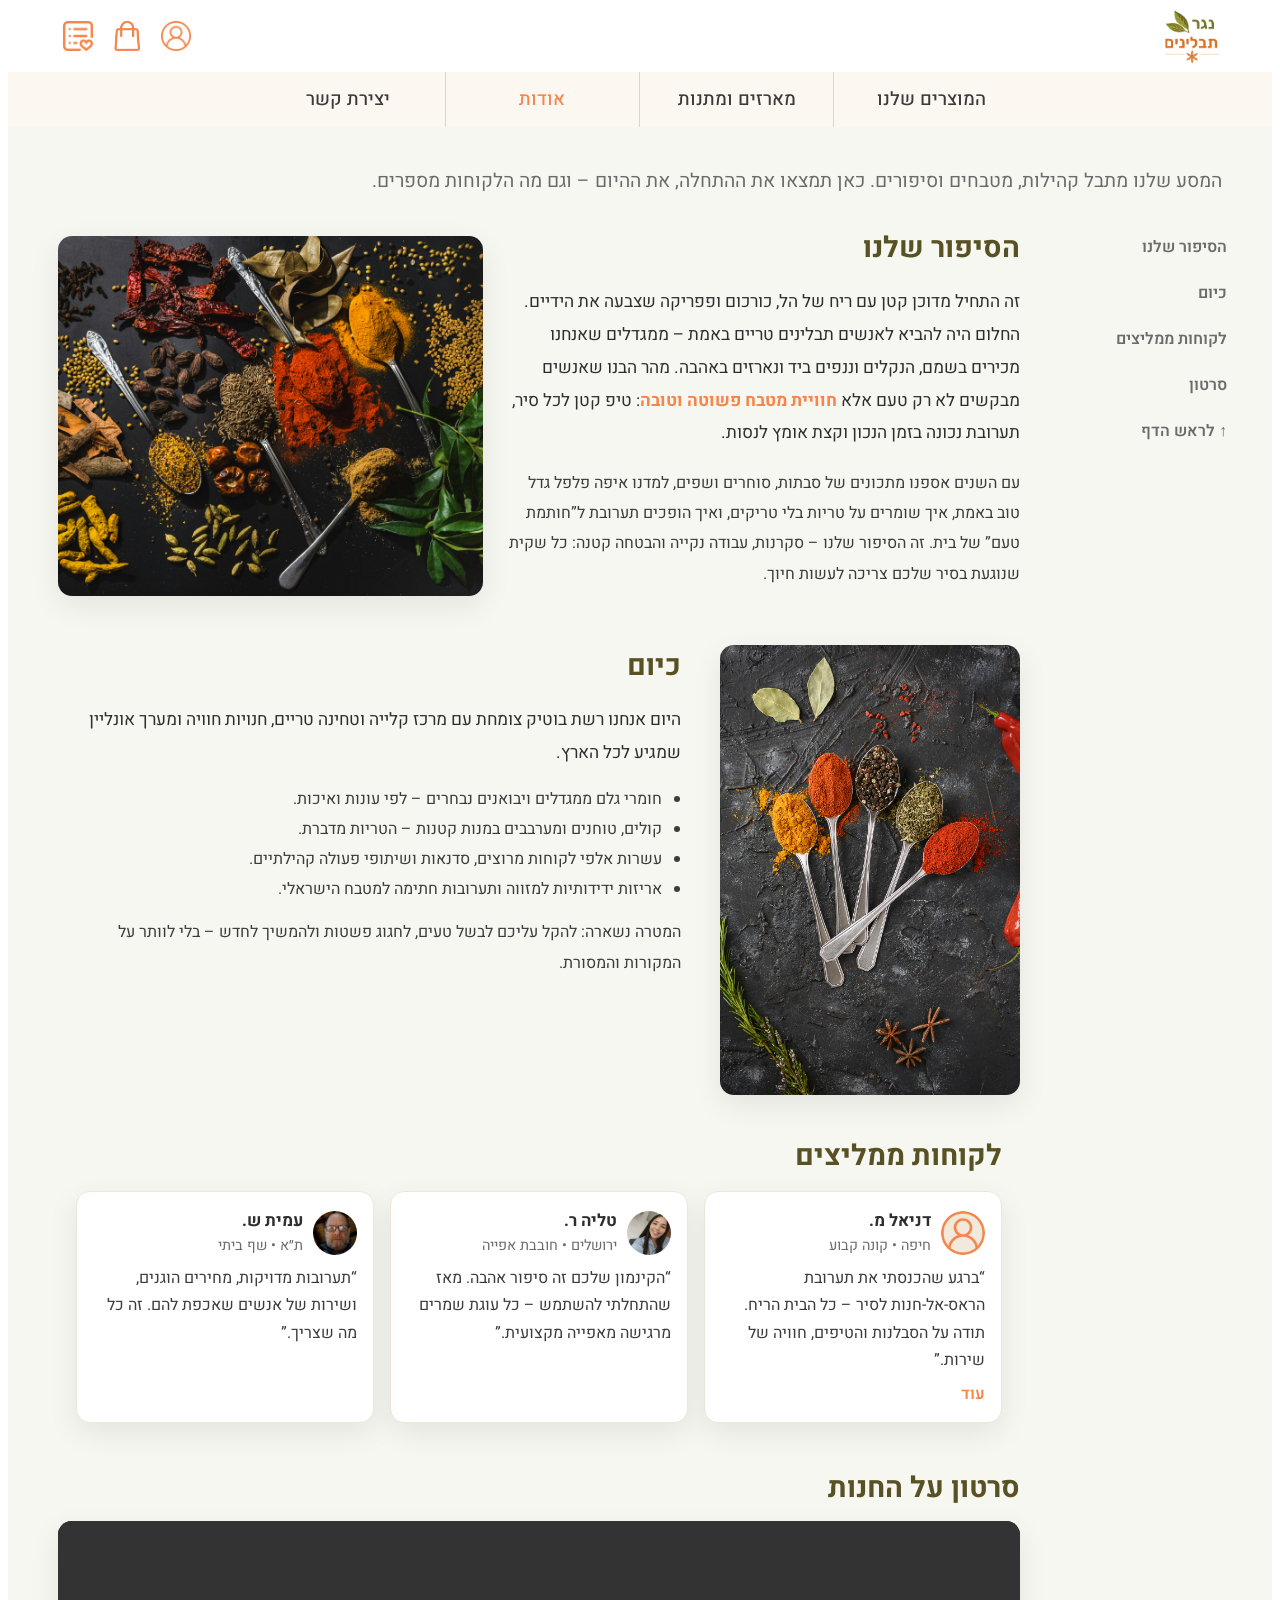
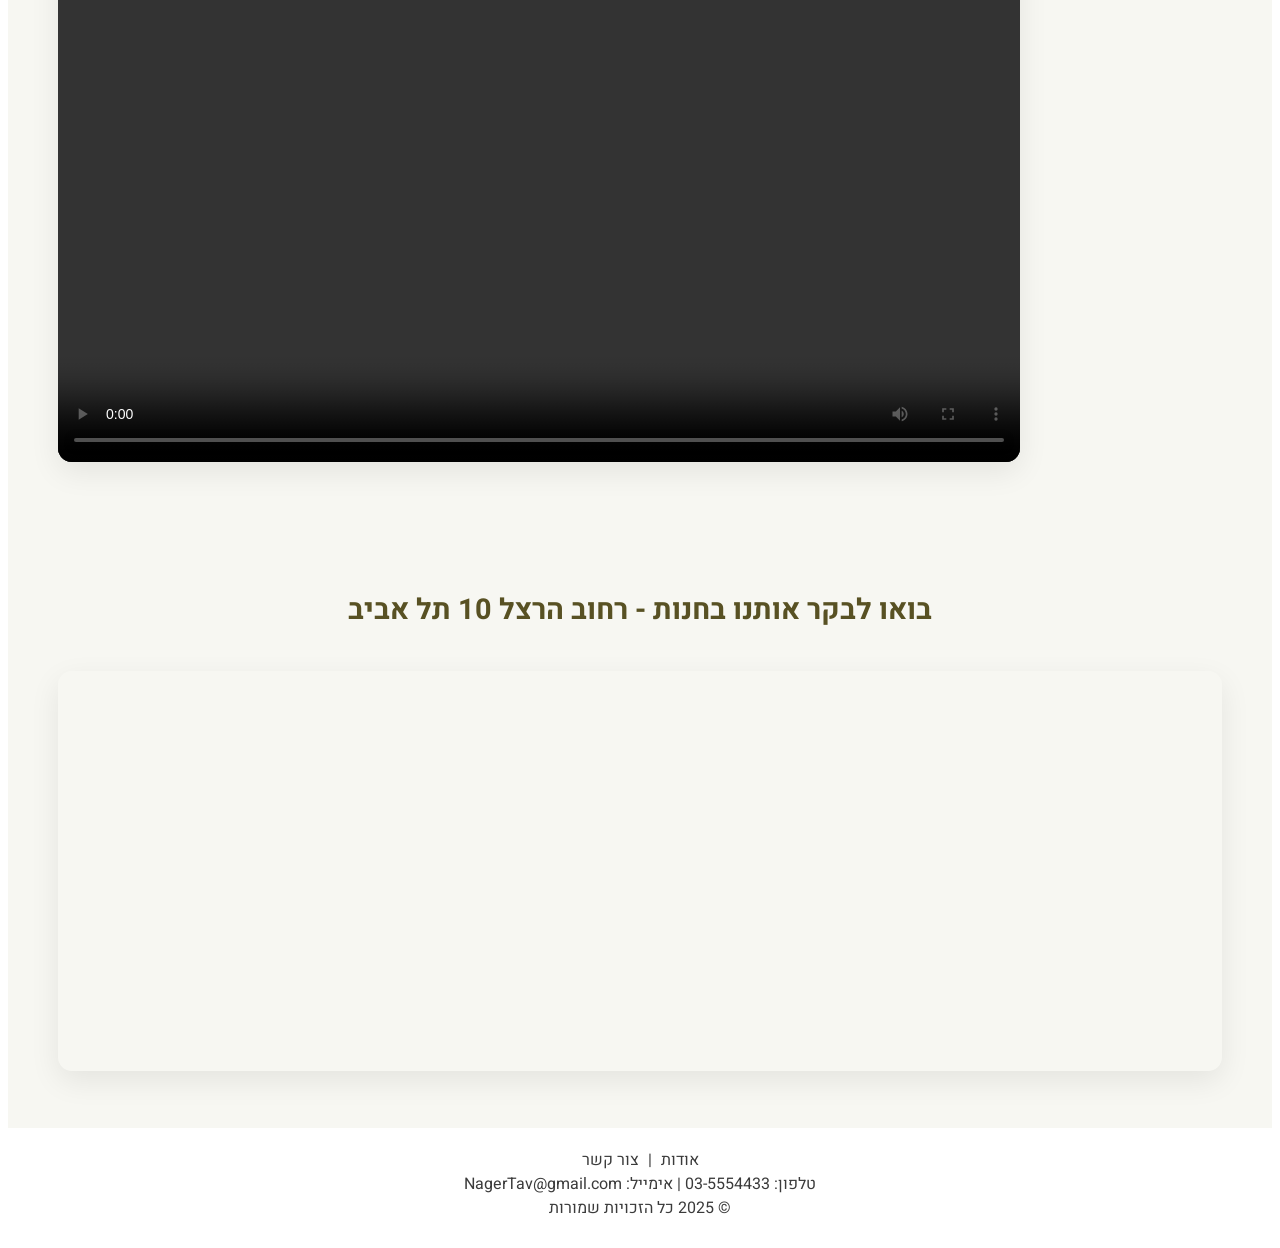
==== commit f169fc45: "adding links, fixing (nav bar) , fixing sticky, adding video" ====
--- a/html/about_us.html
+++ b/html/about_us.html
@@ -52,7 +52,7 @@
               <p class="lead">
                 זה התחיל מדוכן קטן עם ריח של הל, כורכום ופפריקה שצבעה את הידיים. החלום היה להביא לאנשים
                 תבלינים טריים באמת – ממגדלים שאנחנו מכירים בשמם, הנקלים וננפים ביד ונארזים באהבה. מהר הבנו
-                שאנשים מבקשים לא רק טעם אלא <strong>חוויית מטבח פשוטה וטובה</strong>: טיפ קטן לכל סיר, תערובת
+                שאנשים מבקשים לא רק טעם אלא <strong><a href="https://www.mevashlim.co.il/" target="_blank">חוויית מטבח פשוטה וטובה</a></strong>: טיפ קטן לכל סיר, תערובת
                 נכונה בזמן הנכון וקצת אומץ לנסות.
               </p>
               <p>
@@ -146,8 +146,8 @@
         <!-- Store video section -->
         <section id="video" class="video">
           <h2>סרטון על החנות</h2>
-            <video controls poster="../media/Cinimon-tacun.jpg">
-              <source src="../media/spices.mp4" type="video/mp4">
+            <video controls >
+              <source src="../media/נגר תבלינים - נוצר באמצעות Clipchamp.mp4" type="video/mp4">
               הדפדפן שלך אינו תומך בווידאו.
             </video>
           </section>
@@ -158,7 +158,7 @@
         <nav class="toc" aria-label="תוכן עניינים">
           <a href="#story">הסיפור שלנו</a>
           <a href="#today">כיום</a>
-          <a href="#testimonials">לקוחות ממליצים</a>
+          <a href="#customers">לקוחות ממליצים</a>
           <a href="#video">סרטון</a>
           <a class="top-link" href="#top" aria-label="חזרה לראש הדף">↑ לראש הדף</a>
         </nav>
--- a/css/style.css
+++ b/css/style.css
@@ -28,7 +28,10 @@
 
 /* NAVBAR */
 .main-nav {
-  background-color: #fdf7f2;    
+  position: sticky;
+  top: 0;/* stick to the top */
+  z-index: 999;/* stay on top */
+  background-color: #fdf7f2;  
 }
 
 .nav-list {
--- a/css/about_us.css
+++ b/css/about_us.css
@@ -9,7 +9,7 @@
   --shadow: 0 10px 30px rgba(0,0,0,.08);  /* Light box shadow for panels/cards */
 }
 
-html { scroll-behavior:smooth; }   /* Smooth scrolling by clicking on a tag */
+html { scroll-behavior:smooth;}   /* Smooth scrolling by clicking on a tag */
 
 .about{ 
   background:var(--page_color);
@@ -68,17 +68,6 @@
 }
 .toc a:hover { color:#3b3b3b; }
 
-/* Highlight active section using :has (no JS)  */
-.about-grid:not(:has(:target)) .toc a[href="#story"],
-.about-grid:has(#story:target) .toc a[href="#story"],
-.about-grid:has(#today:target) .toc a[href="#today"],
-.about-grid:has(#video:target) .toc a[href="#video"] {
-  color: var(--titles_color);
-  border-right-color: var(--special_color);
-  background: #fff;
-  box-shadow: var(--shadow);
-}
-
 /* Keep section title visible after jump */
 section[id] { scroll-margin-top: 100px; }
 
@@ -106,7 +95,12 @@
   line-height:1.9;
 }
 .split .text p { color:#3c3c3c; line-height:1.9; }
-.split .text strong { color:var(--special_color); }
+
+.split .text strong a {
+   color:var(--special_color); 
+   text-decoration:none;
+
+   }
 
 /* Images inside split sections */
 .split-right .media img,
@@ -200,28 +194,6 @@
   display: block;
 }
 
-
-/* Highlight active section using :has (no JS)  */
-.about-grid:not(:has(:target)) .toc a[href="#story"],
-.about-grid:has(#story:target) .toc a[href="#story"],
-.about-grid:has(#today:target) .toc a[href="#today"],
-.about-grid:has(#customers:target) .toc a[href="#customers"],
-.about-grid:has(#video:target) .toc a[href="#video"] {
-  color: var(--titles_color);
-  border-right-color: var(--special_color);
-  background: #fff;
-  box-shadow: var(--shadow);
-}
-
-/* Mobile highlight update */
-.about-grid:has(#story:target) .toc a[href="#story"],
-.about-grid:has(#today:target) .toc a[href="#today"],
-.about-grid:has(#customers:target) .toc a[href="#customers"],
-.about-grid:has(#video:target) .toc a[href="#video"]{
-  border-bottom-color:var(--special_color);
-  box-shadow:none;
-  background:transparent;
-}
 
 /* Video section */
 .video h2 {
@@ -271,7 +243,8 @@
   }
   .toc {
     position:sticky;
-    top:64px;
+    z-index: 998;
+    top: 196px;
     flex-direction:row;
     gap:10px;
     padding:8px 0;
@@ -280,19 +253,24 @@
     background:var(--page_color);
   }
   .toc a {
+    font-size: 0.8rem;
     border-right:none;
     border-bottom:3px solid transparent;
     padding:8px 8px;
   }
-  /* Highlight active section in mobile layout */
-  .about-grid:has(#story:target) .toc a[href="#story"],
-  .about-grid:has(#today:target) .toc a[href="#today"],
-  .about-grid:has(#video:target) .toc a[href="#video"]{
-    border-bottom-color:var(--special_color);
-    box-shadow:none;
-    background:transparent;
-  }
+
   .split { grid-template-columns:1fr; }
   .split .media img { height:240px; }
   .page-intro h1 { font-size:1.9rem; }
-}
+  
+  
+.split-right .text { grid-column:1; }
+.split-right .media { grid-column:1; }
+.split-left  .media { grid-column:1; order:3}
+.split-left  .text  { grid-column:1; }
+}
+@media (max-width:480px){
+  .toc{
+    top: 180px;
+  }
+}
